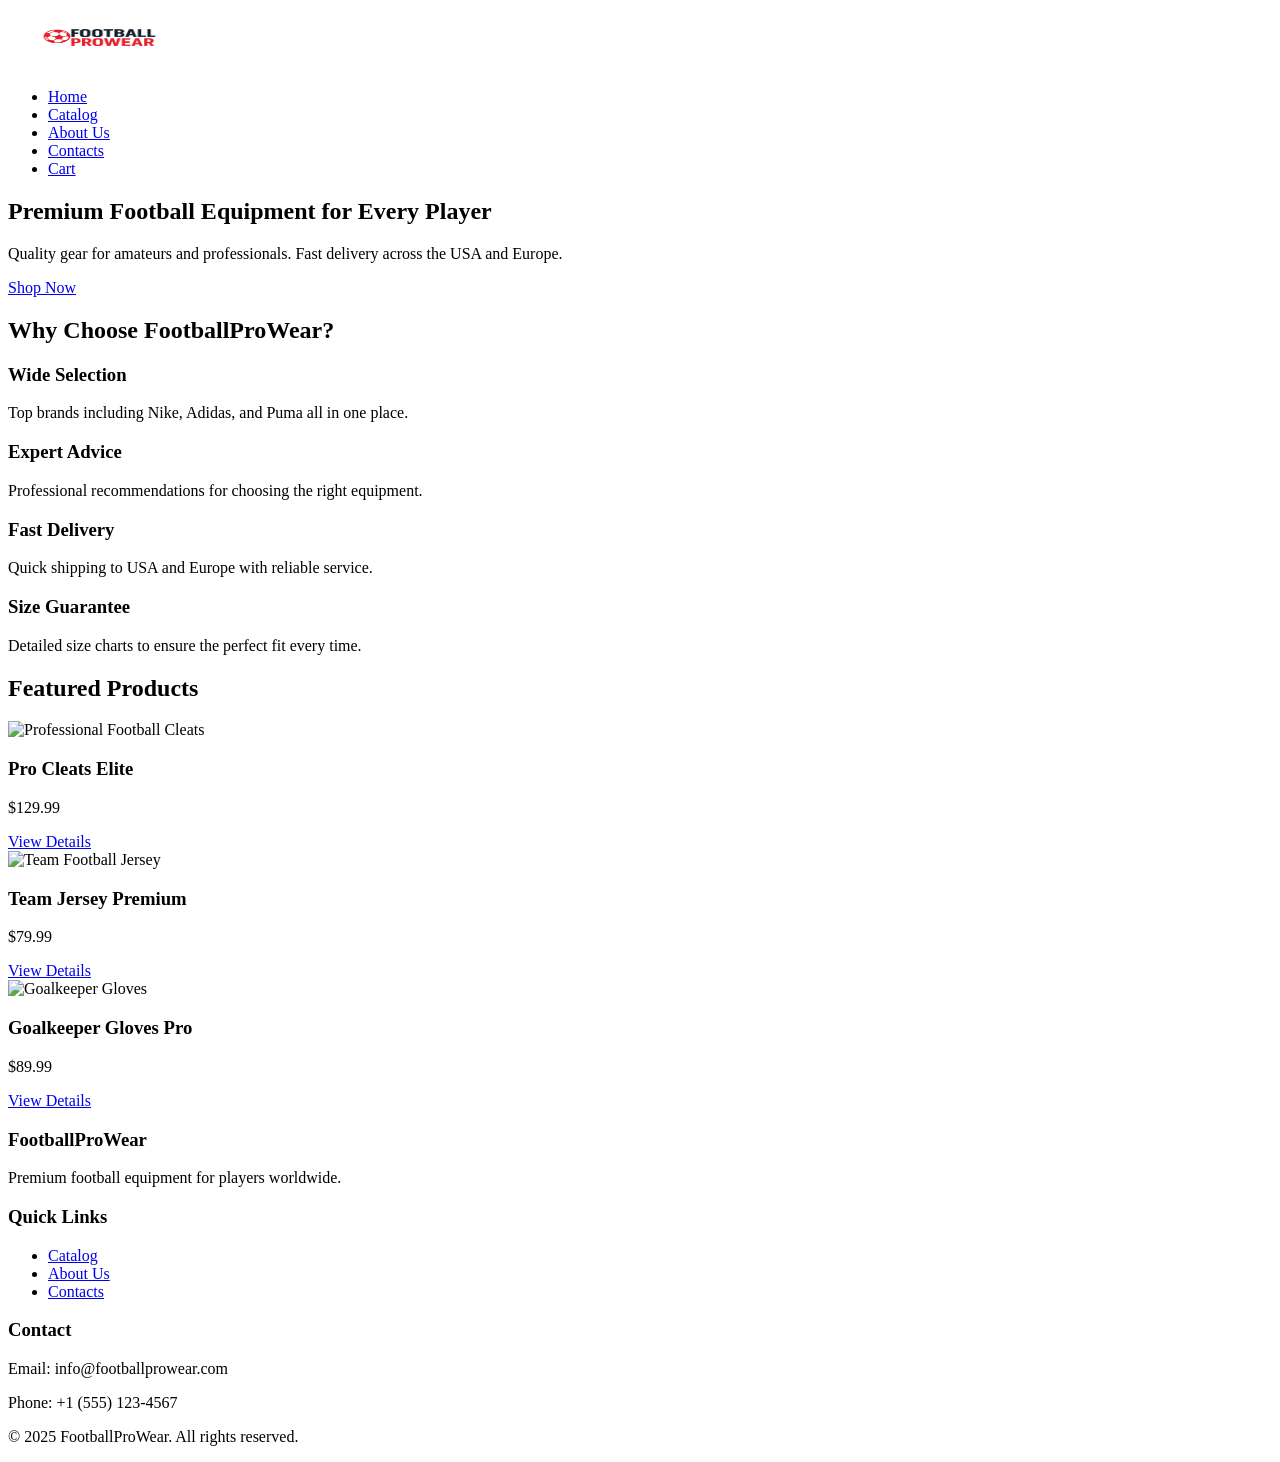
==== index.html @ 73f409c7 "2 lab" ====
<!DOCTYPE html>
<html lang="en">
  <head>
    <meta charset="UTF-8" />
    <meta name="viewport" content="width=device-width, initial-scale=1.0" />
    <meta
      name="description"
      content="FootballProWear - Premium football equipment and gear for players of all levels. Shop cleats, jerseys, and accessories."
    />
    <title>FootballProWear - Premium Football Equipment</title>
    <link rel="stylesheet" href="css/styles.css" />
  </head>
  <body>
    <header>
      <div class="container">
        <div class="logo">
          <img
            src="images/logo.png"
            alt="FootballProWear Logo"
            width="180"
            height="60"
          />
        </div>
        <nav>
          <ul>
            <li><a href="index.html" class="active">Home</a></li>
            <li><a href="catalog.html">Catalog</a></li>
            <li><a href="about.html">About Us</a></li>
            <li><a href="contacts.html">Contacts</a></li>
            <li><a href="cart.html">Cart</a></li>
          </ul>
        </nav>
      </div>
    </header>

    <main>
      <section class="hero">
        <div class="container">
          <h1>Premium Football Equipment for Every Player</h1>
          <p>
            Quality gear for amateurs and professionals. Fast delivery across
            the USA and Europe.
          </p>
          <a href="catalog.html" class="btn-primary">Shop Now</a>
        </div>
      </section>

      <section class="features">
        <div class="container">
          <h2>Why Choose FootballProWear?</h2>
          <div class="features-grid">
            <article class="feature-card">
              <h3>Wide Selection</h3>
              <p>
                Top brands including Nike, Adidas, and Puma all in one place.
              </p>
            </article>
            <article class="feature-card">
              <h3>Expert Advice</h3>
              <p>
                Professional recommendations for choosing the right equipment.
              </p>
            </article>
            <article class="feature-card">
              <h3>Fast Delivery</h3>
              <p>Quick shipping to USA and Europe with reliable service.</p>
            </article>
            <article class="feature-card">
              <h3>Size Guarantee</h3>
              <p>Detailed size charts to ensure the perfect fit every time.</p>
            </article>
          </div>
        </div>
      </section>

      <section class="featured-products">
        <div class="container">
          <h2>Featured Products</h2>
          <div class="products-grid">
            <article class="product-card">
              <img
                src="images/products/cleats-1.jpg"
                alt="Professional Football Cleats"
                width="300"
                height="300"
              />
              <h3>Pro Cleats Elite</h3>
              <p class="price">$129.99</p>
              <a href="product.html" class="btn-secondary">View Details</a>
            </article>
            <article class="product-card">
              <img
                src="images/products/jersey-1.jpg"
                alt="Team Football Jersey"
                width="300"
                height="300"
              />
              <h3>Team Jersey Premium</h3>
              <p class="price">$79.99</p>
              <a href="product.html" class="btn-secondary">View Details</a>
            </article>
            <article class="product-card">
              <img
                src="images/products/gloves-1.jpg"
                alt="Goalkeeper Gloves"
                width="300"
                height="300"
              />
              <h3>Goalkeeper Gloves Pro</h3>
              <p class="price">$89.99</p>
              <a href="product.html" class="btn-secondary">View Details</a>
            </article>
          </div>
        </div>
      </section>
    </main>

    <footer>
      <div class="container">
        <div class="footer-content">
          <div class="footer-section">
            <h3>FootballProWear</h3>
            <p>Premium football equipment for players worldwide.</p>
          </div>
          <div class="footer-section">
            <h3>Quick Links</h3>
            <ul>
              <li><a href="catalog.html">Catalog</a></li>
              <li><a href="about.html">About Us</a></li>
              <li><a href="contacts.html">Contacts</a></li>
            </ul>
          </div>
          <div class="footer-section">
            <h3>Contact</h3>
            <p>Email: info@footballprowear.com</p>
            <p>Phone: +1 (555) 123-4567</p>
          </div>
        </div>
        <div class="footer-bottom">
          <p>&copy; 2025 FootballProWear. All rights reserved.</p>
        </div>
      </div>
    </footer>

    <script src="js/main.js"></script>
  </body>
</html>
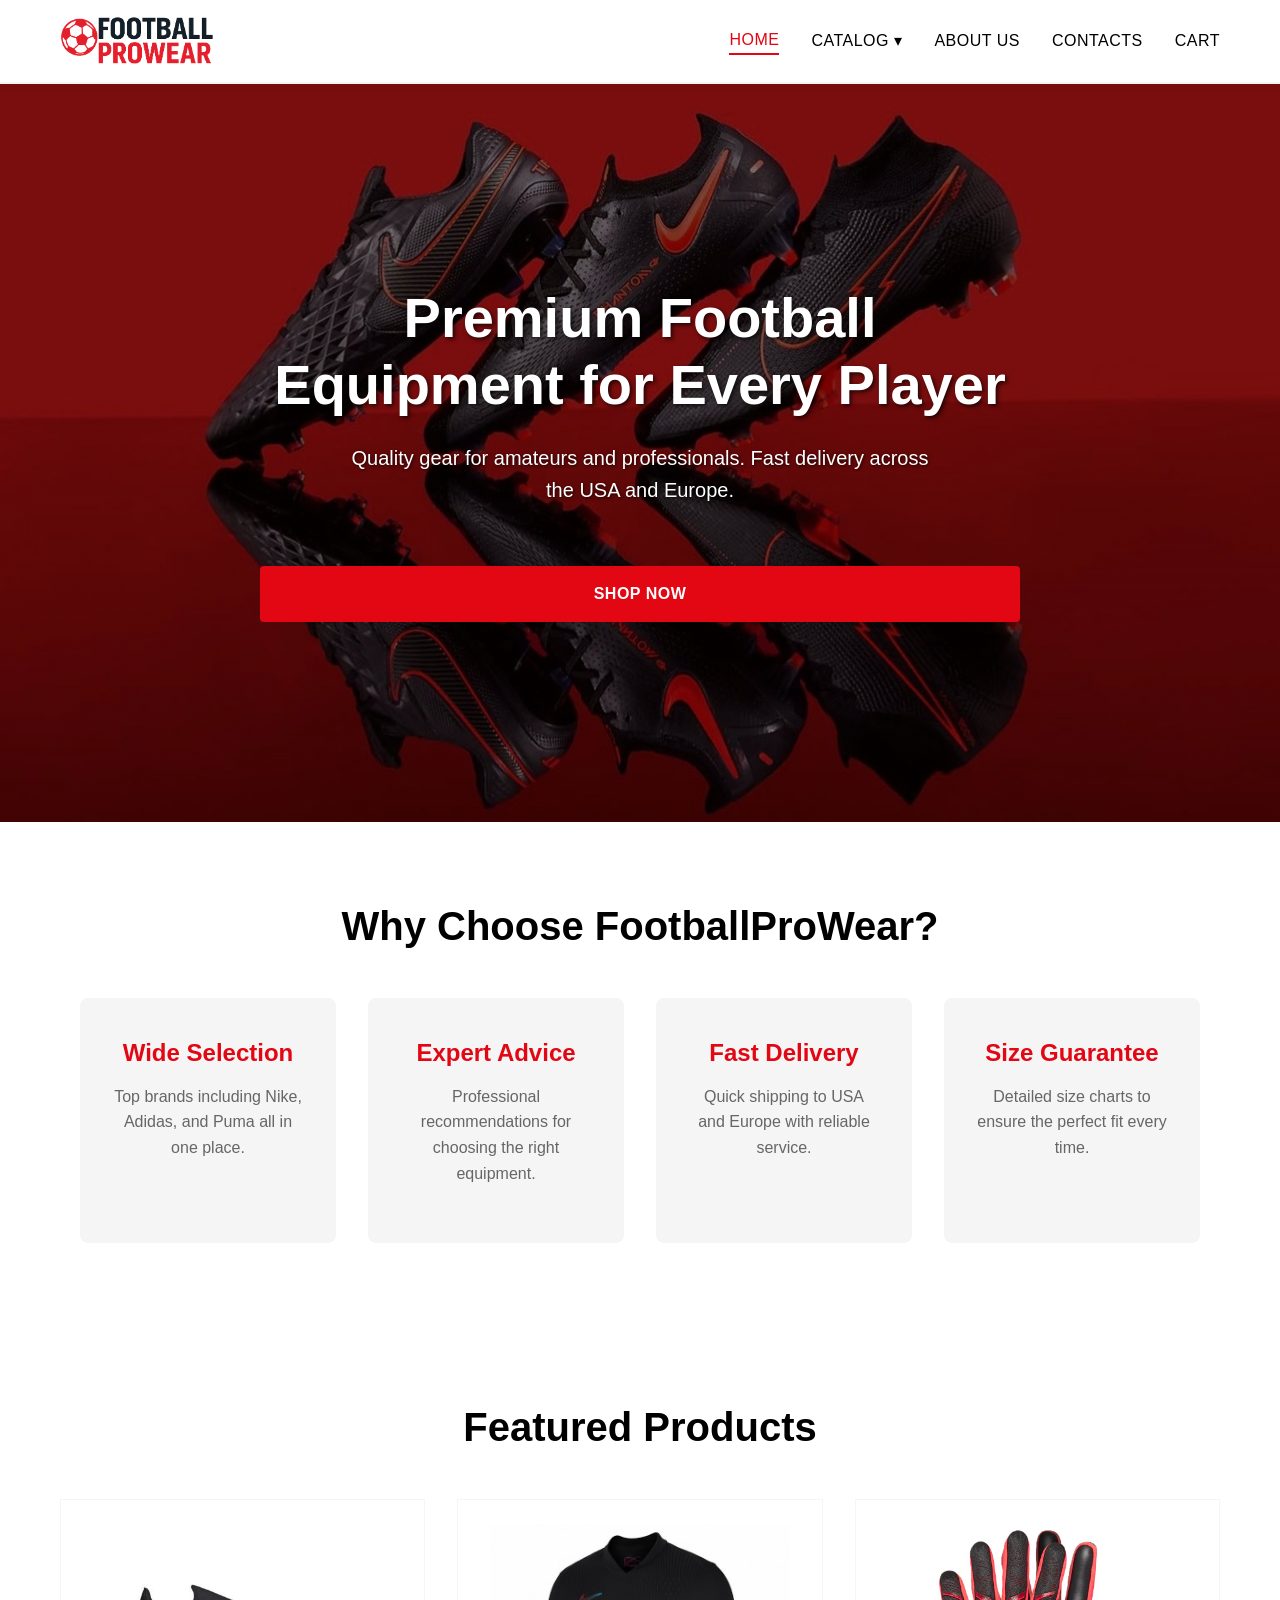
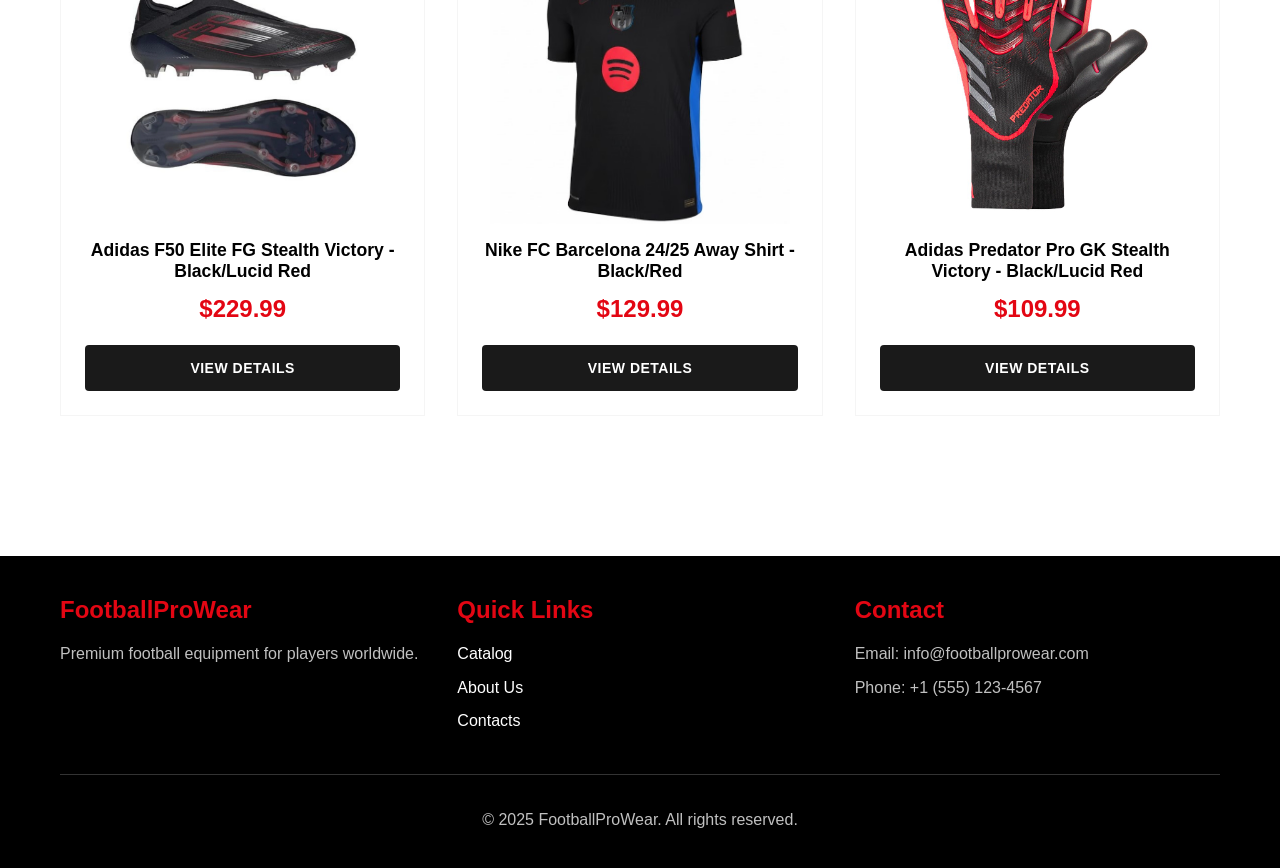
==== commit c9cefee8: "adding css" ====
--- a/index.html
+++ b/index.html
@@ -8,23 +8,76 @@
       content="FootballProWear - Premium football equipment and gear for players of all levels. Shop cleats, jerseys, and accessories."
     />
     <title>FootballProWear - Premium Football Equipment</title>
-    <link rel="stylesheet" href="css/styles.css" />
+    <link rel="stylesheet" href="css/index.css" />
   </head>
   <body>
     <header>
       <div class="container">
         <div class="logo">
-          <img
-            src="images/logo.png"
-            alt="FootballProWear Logo"
-            width="180"
-            height="60"
-          />
-        </div>
+          <a href="index.html">
+            <img
+              src="images/logo.png"
+              alt="FootballProWear Logo"
+              width="200"
+              height="70"
+            />
+          </a>
+        </div>
+
+        <input type="checkbox" id="menu-toggle" />
+        <label for="menu-toggle" class="menu-icon">&#9776;</label>
+
         <nav>
           <ul>
             <li><a href="index.html" class="active">Home</a></li>
-            <li><a href="catalog.html">Catalog</a></li>
+            <li class="dropdown-item">
+              <a href="catalog.html?filter=all">Catalog ▾</a>
+              <div class="mega-menu">
+                <div class="mega-column">
+                  <h3>
+                    <a href="catalog.html?filter=cleats">Football Boots</a>
+                  </h3>
+                  <ul>
+                    <li>
+                      <a href="catalog.html?filter=mercurial">Nike Mercurial</a>
+                    </li>
+                    <li>
+                      <a href="catalog.html?filter=predator">Adidas Predator</a>
+                    </li>
+                    <li>
+                      <a href="catalog.html?filter=future">Puma Future</a>
+                    </li>
+                    <li>
+                      <a href="catalog.html?filter=phantom">Nike Phantom</a>
+                    </li>
+                  </ul>
+                </div>
+                <div class="mega-column">
+                  <h3><a href="catalog.html?filter=jerseys">Clothing</a></h3>
+                  <ul>
+                    <li><a href="catalog.html?filter=jerseys">Jerseys</a></li>
+                    <li>
+                      <a href="catalog.html?filter=training">Training Wear</a>
+                    </li>
+                    <li><a href="catalog.html?filter=shorts">Shorts</a></li>
+                  </ul>
+                </div>
+                <div class="mega-column">
+                  <h3>
+                    <a href="catalog.html?filter=accessories">Accessories</a>
+                  </h3>
+                  <ul>
+                    <li>
+                      <a href="catalog.html?filter=gloves">Goalkeeper Gloves</a>
+                    </li>
+                    <li>
+                      <a href="catalog.html?filter=shin-guards">Shin Guards</a>
+                    </li>
+                    <li><a href="catalog.html?filter=ball">Footballs</a></li>
+                  </ul>
+                </div>
+              </div>
+            </li>
             <li><a href="about.html">About Us</a></li>
             <li><a href="contacts.html">Contacts</a></li>
             <li><a href="cart.html">Cart</a></li>
@@ -79,36 +132,36 @@
           <div class="products-grid">
             <article class="product-card">
               <img
-                src="images/products/cleats-1.jpg"
+                src="images/products/adidas-f50-black-red.jpg"
                 alt="Professional Football Cleats"
                 width="300"
                 height="300"
               />
-              <h3>Pro Cleats Elite</h3>
-              <p class="price">$129.99</p>
-              <a href="product.html" class="btn-secondary">View Details</a>
+              <h3>Adidas F50 Elite FG Stealth Victory - Black/Lucid Red</h3>
+              <p class="price">$229.99</p>
+              <a href="product.html?id=1" class="btn-secondary">View Details</a>
             </article>
             <article class="product-card">
               <img
-                src="images/products/jersey-1.jpg"
+                src="images/products/football-shirt-nike-fc-barcelona-24-25-away-match-black.jpg"
                 alt="Team Football Jersey"
                 width="300"
                 height="300"
               />
-              <h3>Team Jersey Premium</h3>
-              <p class="price">$79.99</p>
-              <a href="product.html" class="btn-secondary">View Details</a>
+              <h3>Nike FC Barcelona 24/25 Away Shirt - Black/Red</h3>
+              <p class="price">$129.99</p>
+              <a href="product.html?id=2" class="btn-secondary">View Details</a>
             </article>
             <article class="product-card">
               <img
-                src="images/products/gloves-1.jpg"
+                src="images/products/adidas-predator-pro-gk-gloves-black-red.jpg"
                 alt="Goalkeeper Gloves"
                 width="300"
                 height="300"
               />
-              <h3>Goalkeeper Gloves Pro</h3>
-              <p class="price">$89.99</p>
-              <a href="product.html" class="btn-secondary">View Details</a>
+              <h3>Adidas Predator Pro GK Stealth Victory - Black/Lucid Red</h3>
+              <p class="price">$109.99</p>
+              <a href="product.html?id=3" class="btn-secondary">View Details</a>
             </article>
           </div>
         </div>
--- a/css/index.css
+++ b/css/index.css
@@ -0,0 +1,104 @@
+@import url("./variables.css");
+@import url("./reset.css");
+@import url("./layout.css");
+@import url("./components.css");
+@import url("./pages.css");
+
+.hero {
+  background-image: linear-gradient(rgba(0, 0, 0, 0.5), rgba(0, 0, 0, 0.5)),
+    url("../images/hero-banner.jpg");
+  background-size: cover;
+  background-position: center;
+  color: var(--primary-white);
+  padding: 200px 0;
+  text-align: center;
+
+  display: flex;
+  align-items: center;
+  justify-content: center;
+}
+
+.hero .container {
+  display: flex;
+  flex-direction: column;
+  align-items: center;
+  max-width: 800px;
+  margin: 0 auto;
+}
+
+.hero h1 {
+  font-size: 3.5rem;
+  margin-bottom: 1.5rem;
+  color: var(--primary-white);
+  text-shadow: 2px 2px 4px rgba(0, 0, 0, 0.7);
+  font-weight: 700;
+  line-height: 1.2;
+}
+
+.hero p {
+  font-size: 1.25rem;
+  margin-bottom: 2.5rem;
+  color: var(--primary-white);
+  text-shadow: 1px 1px 3px rgba(0, 0, 0, 0.7);
+
+  max-width: 600px;
+  margin-left: auto;
+  margin-right: auto;
+}
+
+.features {
+  padding: 80px 0;
+  background-color: var(--primary-white);
+}
+
+.features h2 {
+  text-align: center;
+  margin-bottom: 3rem;
+  font-size: 2.5rem;
+  color: var(--primary-black);
+}
+
+.features-grid {
+  display: grid;
+  grid-template-columns: repeat(auto-fit, minmax(250px, 1fr));
+  gap: 2rem;
+  padding: 0 20px;
+}
+
+.feature-card {
+  padding: 2.5rem 2rem;
+  background-color: var(--bg-grey);
+  text-align: center;
+  border-radius: 8px;
+  transition: transform 0.3s ease, box-shadow 0.3s ease;
+  border: 1px solid transparent;
+}
+
+.feature-card:hover {
+  transform: translateY(-5px);
+  box-shadow: 0 10px 20px rgba(0, 0, 0, 0.1);
+  border-color: var(--primary-red);
+}
+
+.feature-card h3 {
+  color: var(--primary-red);
+  margin-bottom: 1rem;
+  font-size: 1.5rem;
+}
+
+.feature-card p {
+  color: #666;
+  line-height: 1.6;
+}
+
+.featured-products {
+  padding: 80px 0;
+  background-color: var(--primary-white);
+}
+
+.featured-products h2 {
+  text-align: center;
+  margin-bottom: 3rem;
+  font-size: 2.5rem;
+  color: var(--primary-black);
+}
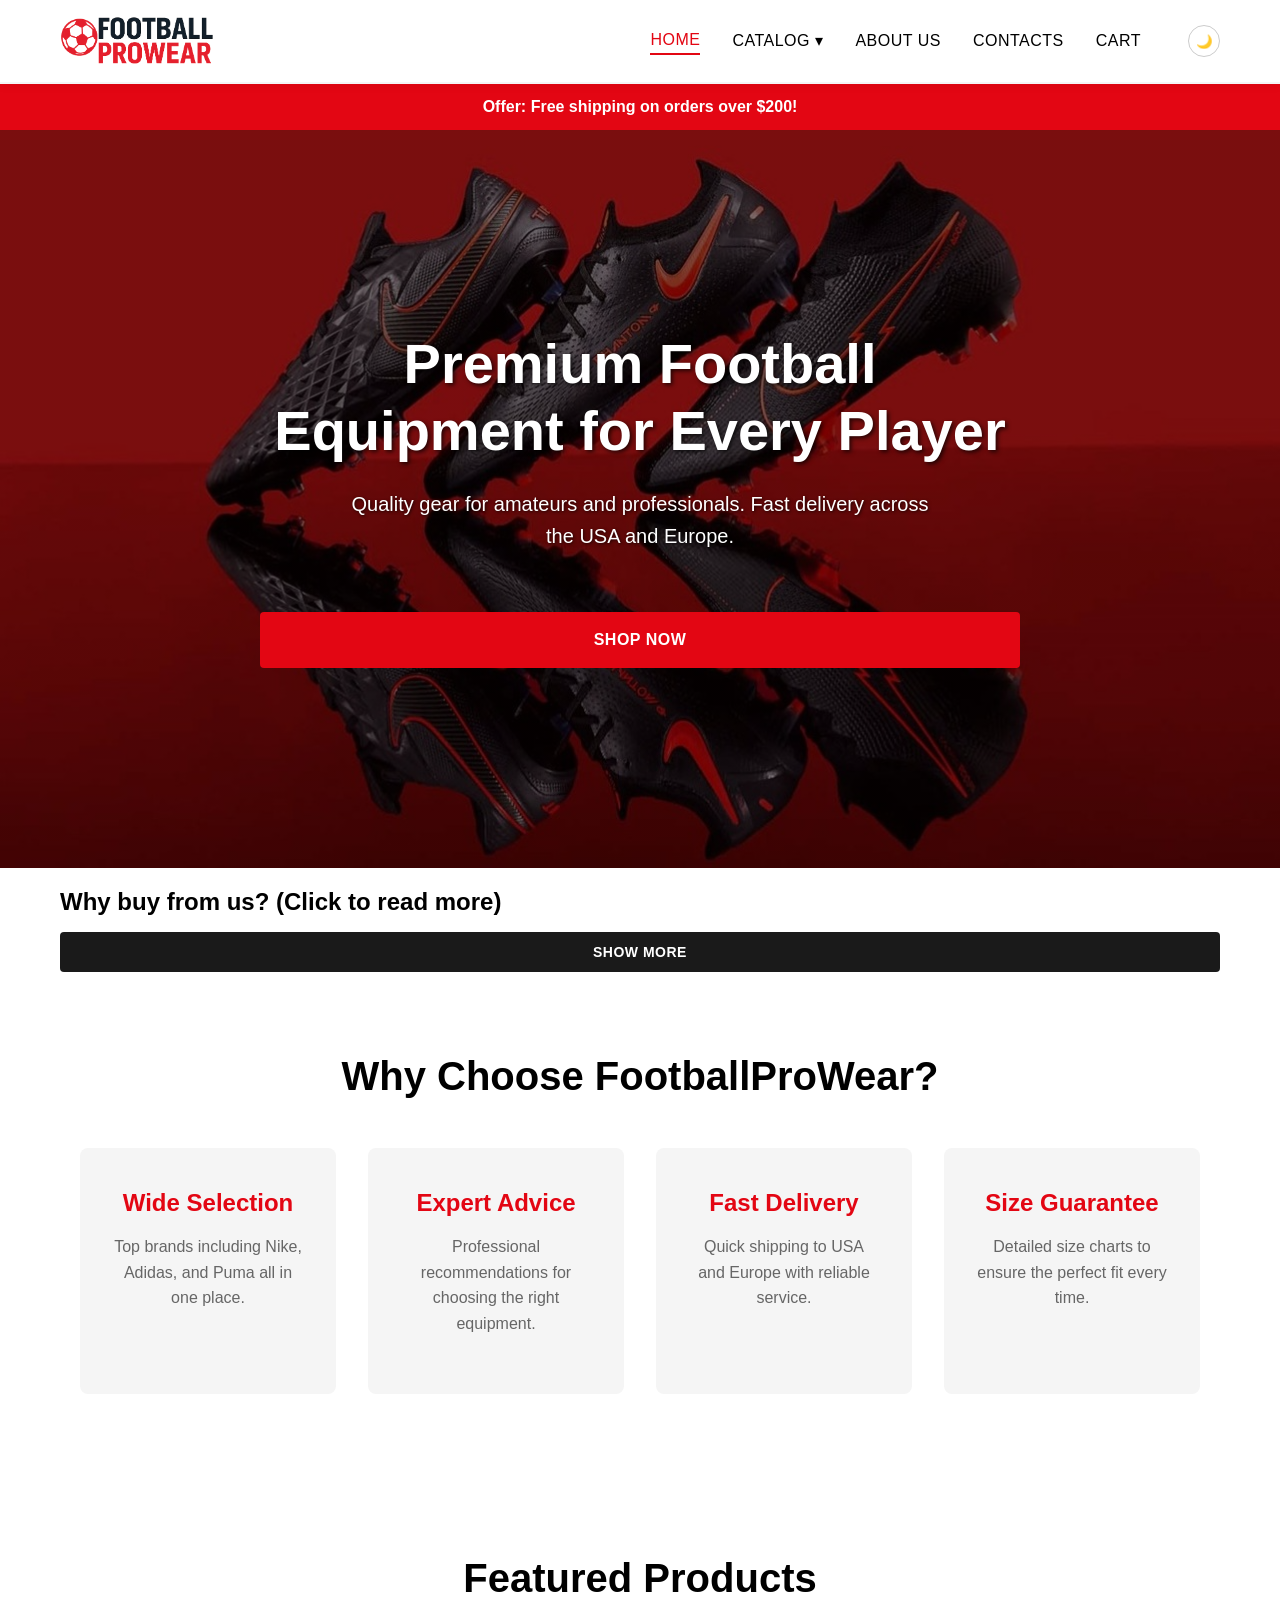
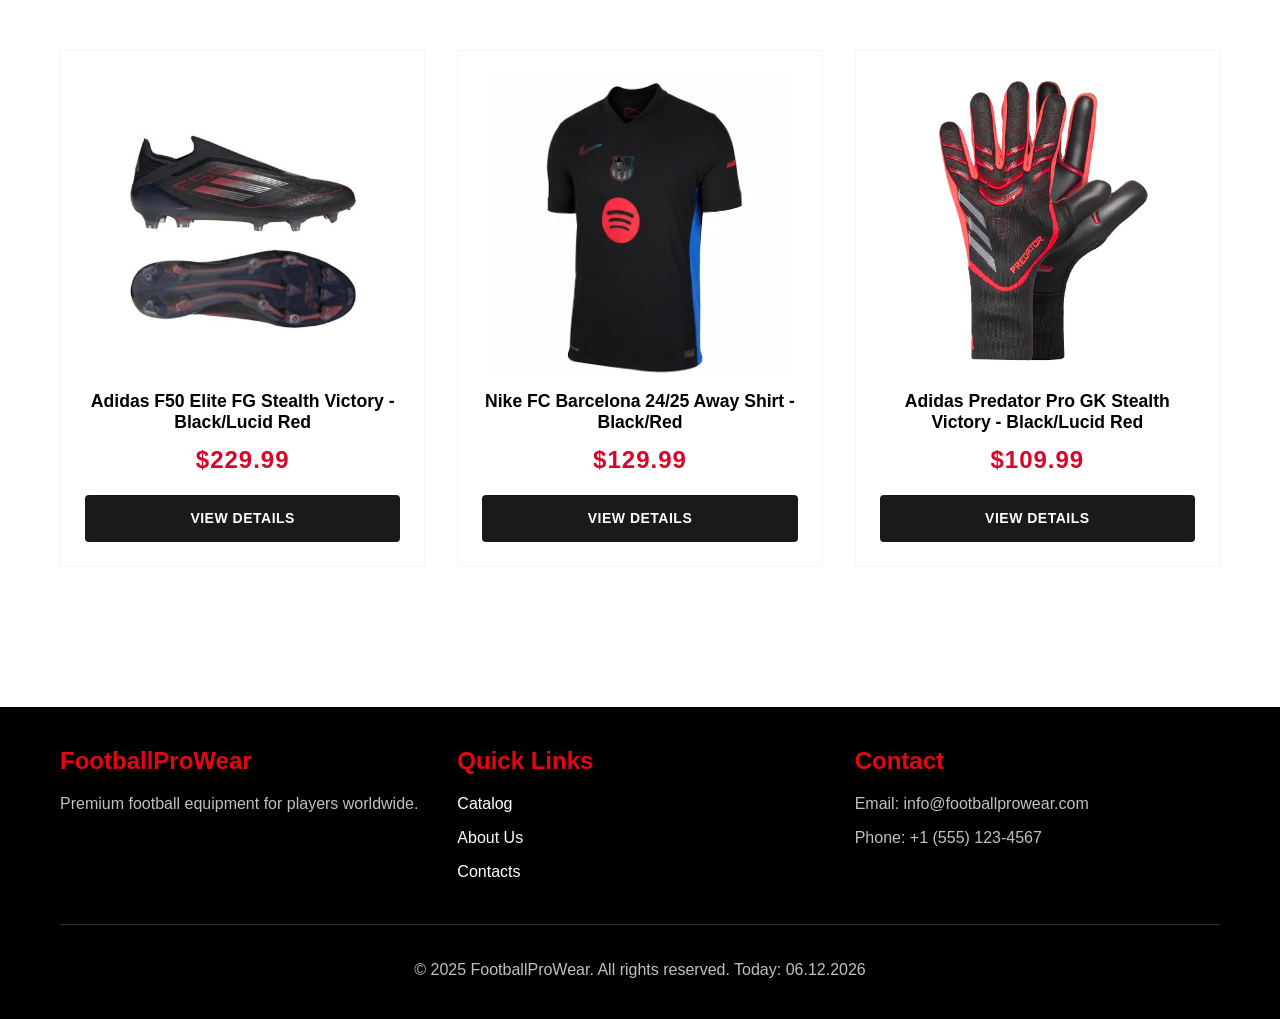
==== commit 0d2b2684: "4 lab" ====
--- a/index.html
+++ b/index.html
@@ -81,6 +81,11 @@
             <li><a href="about.html">About Us</a></li>
             <li><a href="contacts.html">Contacts</a></li>
             <li><a href="cart.html">Cart</a></li>
+            <li class="theme-btn-container">
+              <button id="theme-toggle" class="btn-theme" title="Switch Theme">
+                🌙
+              </button>
+            </li>
           </ul>
         </nav>
       </div>
@@ -95,6 +100,29 @@
             the USA and Europe.
           </p>
           <a href="catalog.html" class="btn-primary">Shop Now</a>
+        </div>
+      </section>
+
+      <section class="container" style="margin-top: 20px">
+        <div class="accordion-box">
+          <h3>Why buy from us? (Click to read more)</h3>
+          <div
+            id="hidden-content"
+            style="display: none; padding: 10px; border-left: 3px solid #e30613"
+          >
+            <p>
+              We are the only official distributor offering a 2-year warranty on
+              all professional cleats and authentic match jerseys. Our delivery
+              speed is unmatched across Europe and the USA.
+            </p>
+          </div>
+          <button
+            id="show-more-btn"
+            class="btn-secondary"
+            style="margin-top: 10px"
+          >
+            Show More
+          </button>
         </div>
       </section>
 
@@ -190,7 +218,10 @@
           </div>
         </div>
         <div class="footer-bottom">
-          <p>&copy; 2025 FootballProWear. All rights reserved.</p>
+          <p>
+            &copy; <span id="year-container">2025</span> FootballProWear. All
+            rights reserved. Today: <span id="current-date"></span>
+          </p>
         </div>
       </div>
     </footer>
